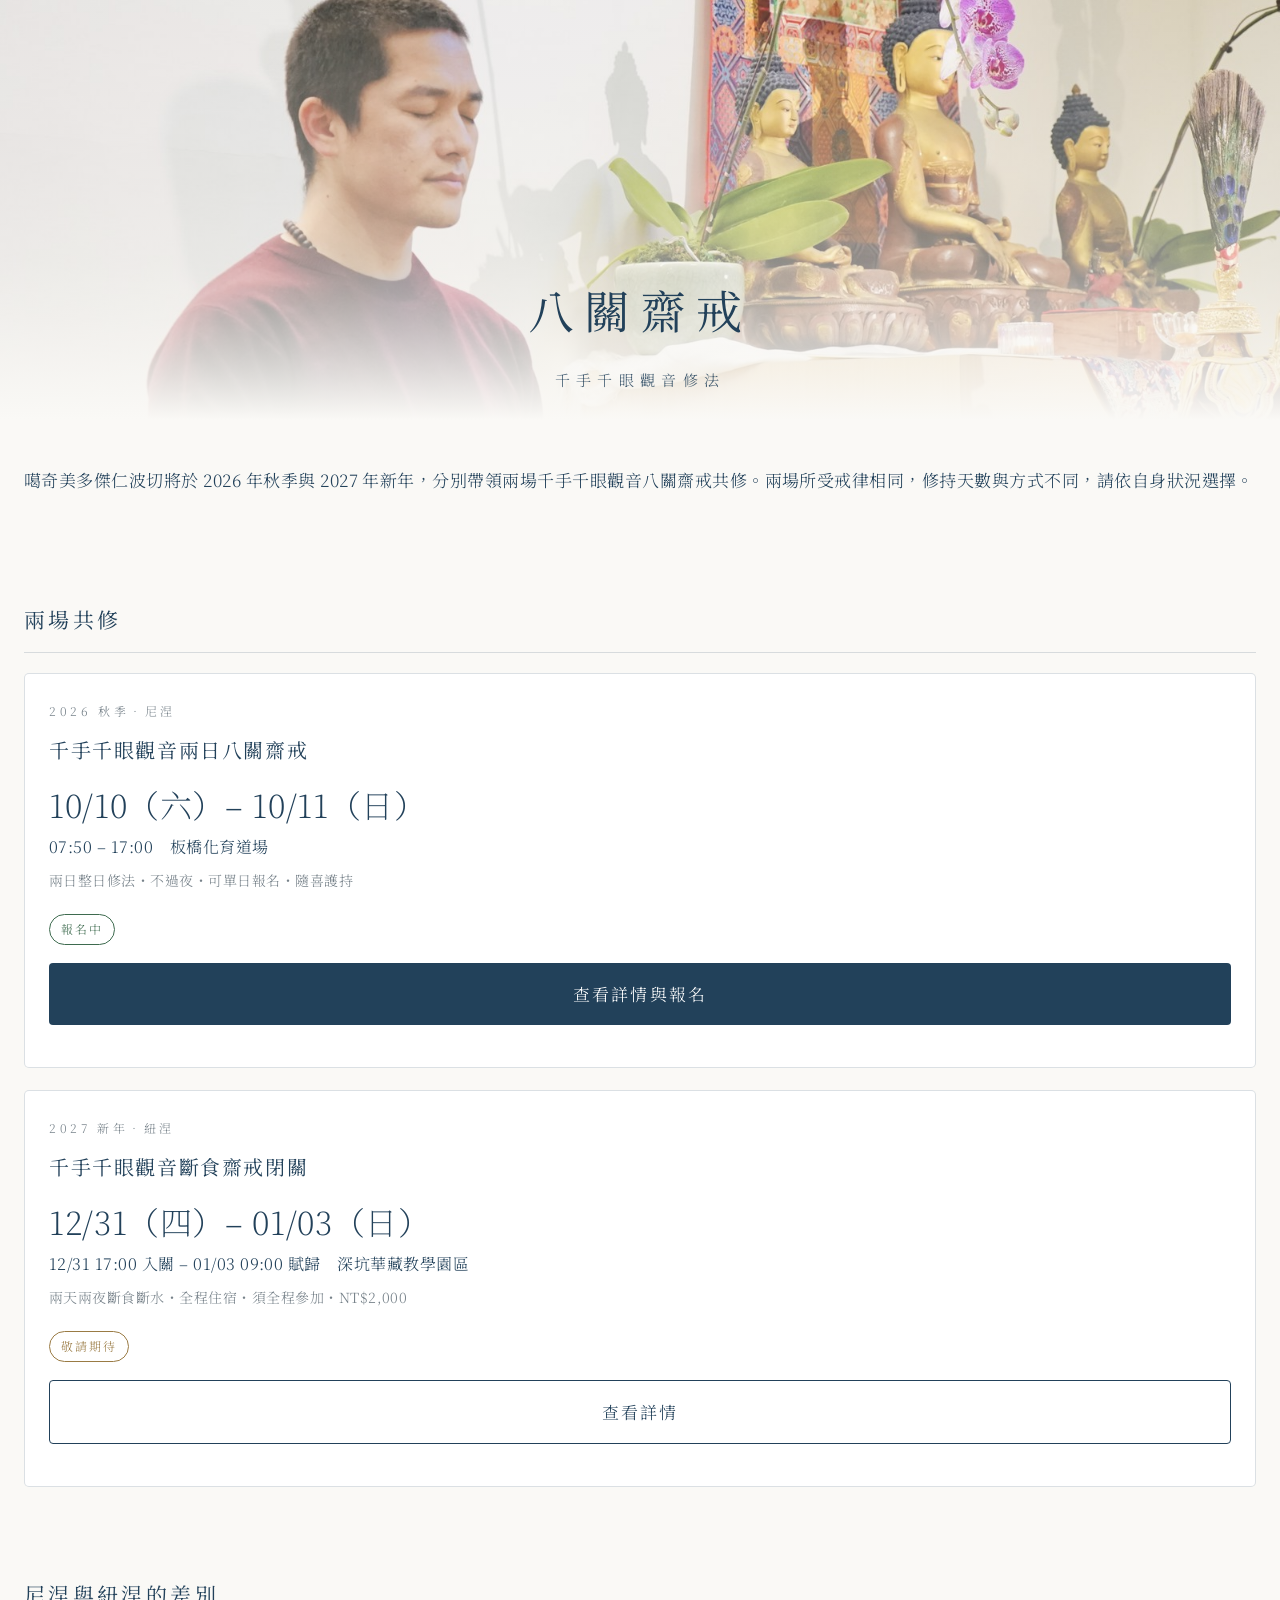
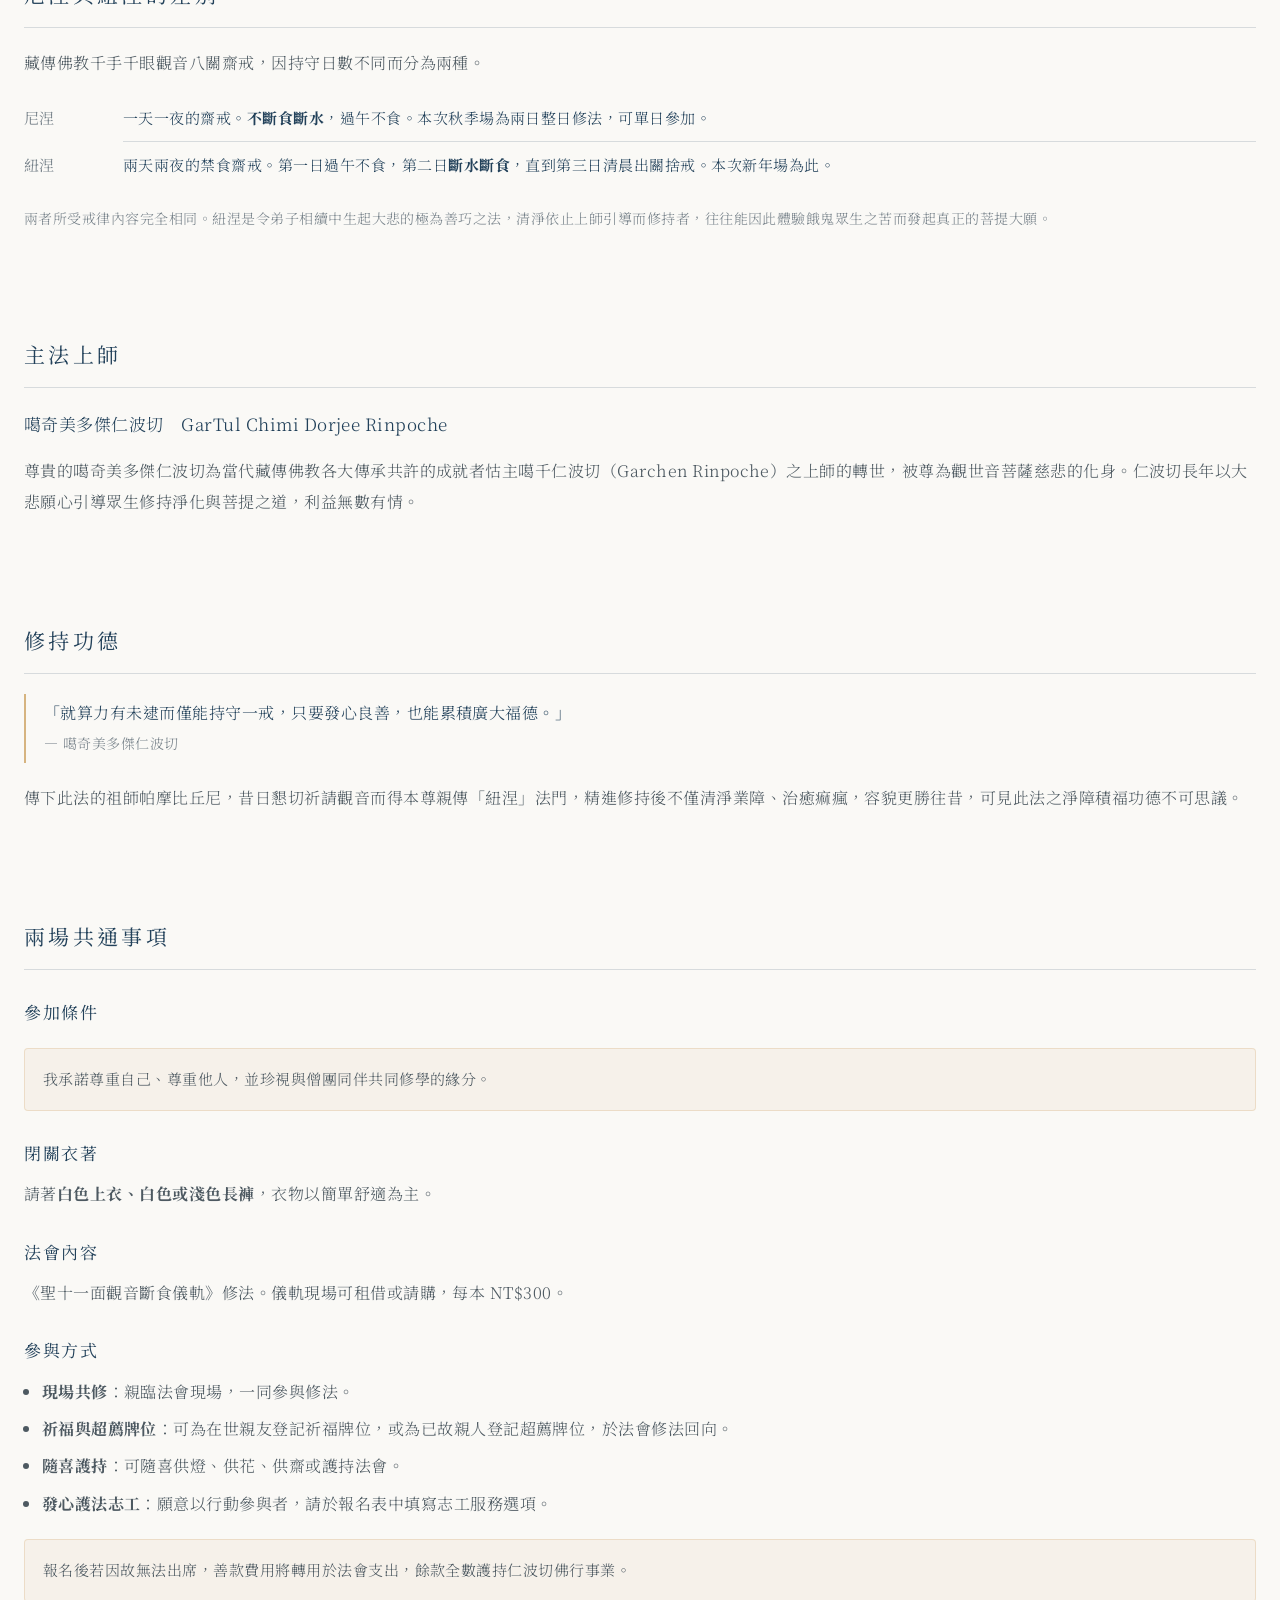
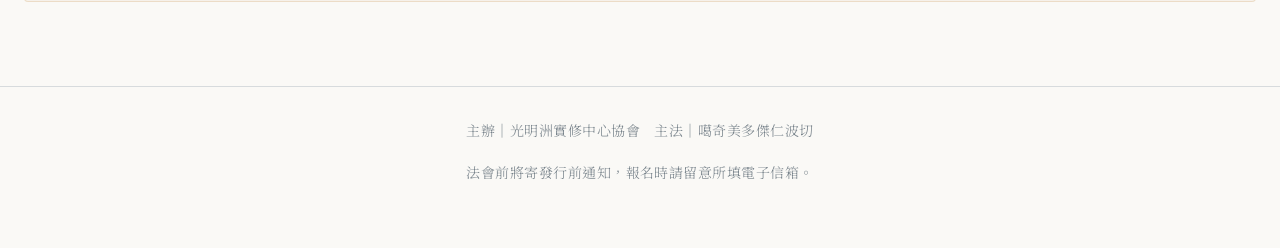
==== index.html @ 8e8bc024 "建立千手千眼觀音八關齋戒活動頁 海報上的 QR code 指向 https://gcdrcommunity.github.io/chenrezig/， 所以這個 repo 名稱與網址不可更改。  三頁" ====
<!doctype html>
<html lang="zh-Hant">
<head>
<meta charset="utf-8">
<meta name="viewport" content="width=device-width,initial-scale=1">
<title>千手千眼觀音八關齋戒｜光明洲實修中心</title>
<meta name="description" content="噶奇美多傑仁波切主法。2026 秋季尼涅（10/10–10/11 板橋化育道場）、2027 新年紐涅（12/31–01/03 深坑華藏教學園區）。">
<link rel="preconnect" href="https://fonts.googleapis.com">
<link rel="preconnect" href="https://fonts.gstatic.com" crossorigin>
<link href="https://fonts.googleapis.com/css2?family=Noto+Serif+TC:wght@200;300;400&display=swap" rel="stylesheet">
<link rel="stylesheet" href="style.css">
</head>
<body>

<div class="hero">
  <img src="assets/hero.jpg" alt="噶奇美多傑仁波切靜坐">
  <div class="hero-txt">
    <div class="t">八關齋戒</div>
    <div class="s">千手千眼觀音修法</div>
  </div>
</div>

<div class="wrap">

  <section>
    <p class="lead">噶奇美多傑仁波切將於 2026 年秋季與 2027 年新年，分別帶領兩場千手千眼觀音八關齋戒共修。兩場所受戒律相同，修持天數與方式不同，請依自身狀況選擇。</p>
  </section>

  <section>
    <h2>兩場共修</h2>
    <div class="cards">

      <div class="card">
        <div class="tag">2026 秋季．尼涅</div>
        <h3>千手千眼觀音兩日八關齋戒</h3>
        <div class="when">10/10（六）– 10/11（日）</div>
        <div class="where">07:50 – 17:00　板橋化育道場</div>
        <div class="cond">兩日整日修法・不過夜・可單日報名・隨喜護持</div>
        <p><span class="status open">報名中</span></p>
        <p style="margin-top:18px"><a class="btn" href="october.html">查看詳情與報名</a></p>
      </div>

      <div class="card">
        <div class="tag">2027 新年．紐涅</div>
        <h3>千手千眼觀音斷食齋戒閉關</h3>
        <div class="when">12/31（四）– 01/03（日）</div>
        <div class="where">12/31 17:00 入關 – 01/03 09:00 賦歸　深坑華藏教學園區</div>
        <div class="cond">兩天兩夜斷食斷水・全程住宿・須全程參加・NT$2,000</div>
        <p><span class="status soon">敬請期待</span></p>
        <p style="margin-top:18px"><a class="btn ghost" href="newyear.html">查看詳情</a></p>
      </div>

    </div>
  </section>

  <section>
    <h2>尼涅與紐涅的差別</h2>
    <p>藏傳佛教千手千眼觀音八關齋戒，因持守日數不同而分為兩種。</p>
    <table class="kv">
      <tr><th>尼涅</th><td>一天一夜的齋戒。<b>不斷食斷水</b>，過午不食。本次秋季場為兩日整日修法，可單日參加。</td></tr>
      <tr><th>紐涅</th><td>兩天兩夜的禁食齋戒。第一日過午不食，第二日<b>斷水斷食</b>，直到第三日清晨出關捨戒。本次新年場為此。</td></tr>
    </table>
    <p class="muted">兩者所受戒律內容完全相同。紐涅是令弟子相續中生起大悲的極為善巧之法，清淨依止上師引導而修持者，往往能因此體驗餓鬼眾生之苦而發起真正的菩提大願。</p>
  </section>

  <section>
    <h2>主法上師</h2>
    <p class="lead">噶奇美多傑仁波切　GarTul Chimi Dorjee Rinpoche</p>
    <p>尊貴的噶奇美多傑仁波切為當代藏傳佛教各大傳承共許的成就者怙主噶千仁波切（Garchen Rinpoche）之上師的轉世，被尊為觀世音菩薩慈悲的化身。仁波切長年以大悲願心引導眾生修持淨化與菩提之道，利益無數有情。</p>
  </section>

  <section>
    <h2>修持功德</h2>
    <div class="quote">「就算力有未逮而僅能持守一戒，只要發心良善，也能累積廣大福德。」<br><span class="muted">— 噶奇美多傑仁波切</span></div>
    <p>傳下此法的祖師帕摩比丘尼，昔日懇切祈請觀音而得本尊親傳「紐涅」法門，精進修持後不僅清淨業障、治癒痲瘋，容貌更勝往昔，可見此法之淨障積福功德不可思議。</p>
  </section>

  <section>
    <h2>兩場共通事項</h2>

    <h3>參加條件</h3>
    <div class="note">我承諾尊重自己、尊重他人，並珍視與僧團同伴共同修學的緣分。</div>

    <h3>閉關衣著</h3>
    <p>請著<b>白色上衣、白色或淺色長褲</b>，衣物以簡單舒適為主。</p>

    <h3>法會內容</h3>
    <p>《聖十一面觀音斷食儀軌》修法。儀軌現場可租借或請購，每本 NT$300。</p>

    <h3>參與方式</h3>
    <ul>
      <li><b>現場共修</b>：親臨法會現場，一同參與修法。</li>
      <li><b>祈福與超薦牌位</b>：可為在世親友登記祈福牌位，或為已故親人登記超薦牌位，於法會修法回向。</li>
      <li><b>隨喜護持</b>：可隨喜供燈、供花、供齋或護持法會。</li>
      <li><b>發心護法志工</b>：願意以行動參與者，請於報名表中填寫志工服務選項。</li>
    </ul>
    <div class="note">報名後若因故無法出席，善款費用將轉用於法會支出，餘款全數護持仁波切佛行事業。</div>
  </section>

</div>

<footer>
  <div class="wrap">
    <p>主辦｜光明洲實修中心協會　主法｜噶奇美多傑仁波切</p>
    <p class="muted" style="margin-top:10px">法會前將寄發行前通知，報名時請留意所填電子信箱。</p>
  </div>
</footer>

</body>
</html>
---- style.css ----
/* 光明洲實修中心 — 千手千眼觀音八關齋戒
   色與字沿用 Poster/設計規範/光明洲網宣設計規範_20260907.md */
:root{
  --navy:#22415A; --ink:#4D5961; --grey:#77828A;
  --paper:#FAF9F6; --warm:#D6B480; --line:rgba(34,65,90,.16);
  --serif:"Noto Serif TC","Songti TC","Source Han Serif TC",serif;
}
*{margin:0;padding:0;box-sizing:border-box}
html{scroll-behavior:smooth}
body{background:var(--paper);color:var(--ink);font-family:var(--serif);
  font-weight:300;line-height:1.9;letter-spacing:.03em;
  -webkit-font-smoothing:antialiased}
img{max-width:100%;display:block}
a{color:var(--navy)}
.wrap{max-width:760px;margin:0 auto;padding:0 24px}

/* 頁首 */
.hero{position:relative;overflow:hidden}
.hero img{width:100%;height:min(56vh,420px);object-fit:cover;object-position:22% 42%}
.hero::after{content:"";position:absolute;inset:0;
  background:linear-gradient(to bottom,rgba(250,249,246,.18),rgba(250,249,246,.55) 62%,var(--paper))}
.hero-txt{position:absolute;z-index:2;left:0;right:0;bottom:26px;text-align:center}
.hero-txt .t{font-size:clamp(30px,7vw,46px);color:var(--navy);letter-spacing:.22em;font-weight:400}
.hero-txt .s{font-size:clamp(12px,3vw,15px);color:var(--navy);letter-spacing:.42em;margin-top:12px;opacity:.85}

/* 區塊 */
section{padding:44px 0}
h2{font-size:21px;font-weight:400;color:var(--navy);letter-spacing:.16em;
  margin-bottom:20px;padding-bottom:12px;border-bottom:1px solid var(--line)}
h3{font-size:17px;font-weight:400;color:var(--navy);letter-spacing:.1em;margin:26px 0 10px}
p{margin-bottom:16px}
ul{margin:0 0 16px 1.1em}li{margin-bottom:7px}
.lead{font-size:17px;color:var(--navy)}
.quote{border-left:2px solid var(--warm);padding:4px 0 4px 18px;margin:20px 0;
  color:var(--navy);font-size:16px}
.note{background:rgba(214,180,128,.10);border:1px solid rgba(214,180,128,.34);
  border-radius:4px;padding:16px 18px;margin:20px 0;font-size:15px}
.note b{color:var(--navy);font-weight:400}
.muted{color:var(--grey);font-size:14px}

/* 場次卡 */
.cards{display:grid;gap:22px}
.card{border:1px solid var(--line);border-radius:5px;padding:26px 24px;background:#fff}
.card .tag{font-size:12px;letter-spacing:.3em;color:var(--grey)}
.card h3{margin:8px 0 14px;font-size:20px;letter-spacing:.08em}
.card .when{font-size:clamp(24px,5.5vw,32px);color:var(--navy);letter-spacing:.02em;
  font-weight:200;line-height:1.35;margin-bottom:6px}
.card .where{font-size:16px;color:var(--navy);margin-bottom:4px}
.card .cond{font-size:14px;color:var(--grey);margin-bottom:20px}
.status{display:inline-block;font-size:12px;letter-spacing:.16em;padding:3px 11px;
  border-radius:99px;border:1px solid currentColor}
.status.open{color:#3E6B4F}.status.soon{color:#9A7B44}

/* 按鈕 */
.btn{display:block;text-align:center;text-decoration:none;background:var(--navy);color:#fff;
  padding:15px 20px;border-radius:4px;font-size:17px;letter-spacing:.12em}
.btn:hover{background:#1a3348}
.btn.ghost{background:transparent;color:var(--navy);border:1px solid var(--navy)}
.btn.off{background:#E7E4DE;color:var(--grey);pointer-events:none;border:none}

/* 表單嵌入 */
.embed{margin-top:22px;border:1px solid var(--line);border-radius:5px;overflow:hidden;background:#fff}
.embed iframe{width:100%;height:1100px;border:0;display:block}

/* 資訊表 */
.kv{width:100%;border-collapse:collapse;font-size:15px;margin-bottom:16px}
.kv th{text-align:left;font-weight:400;color:var(--grey);width:6.6em;
  padding:9px 12px 9px 0;vertical-align:top;white-space:nowrap}
.kv td{padding:9px 0;color:var(--navy);border-bottom:1px solid var(--line)}
.kv tr:last-child td{border-bottom:0}

/* 頁尾 */
footer{border-top:1px solid var(--line);margin-top:20px;padding:30px 0 46px;
  text-align:center;color:var(--grey);font-size:14px}
footer a{color:var(--grey)}
.back{display:inline-block;margin-bottom:26px;font-size:14px;color:var(--grey);text-decoration:none}
@media(max-width:560px){.embed iframe{height:1400px}}

/* 長字串（羅馬拼音、網址）在窄螢幕會撐破版面 */
body{overflow-wrap:break-word}
.wrap,section,.card,.kv,.kv td{max-width:100%}
@media(max-width:560px){
  .kv th{width:5em;font-size:14px}
  .kv td{font-size:14px}
  .hero-txt .t{letter-spacing:.16em}
}
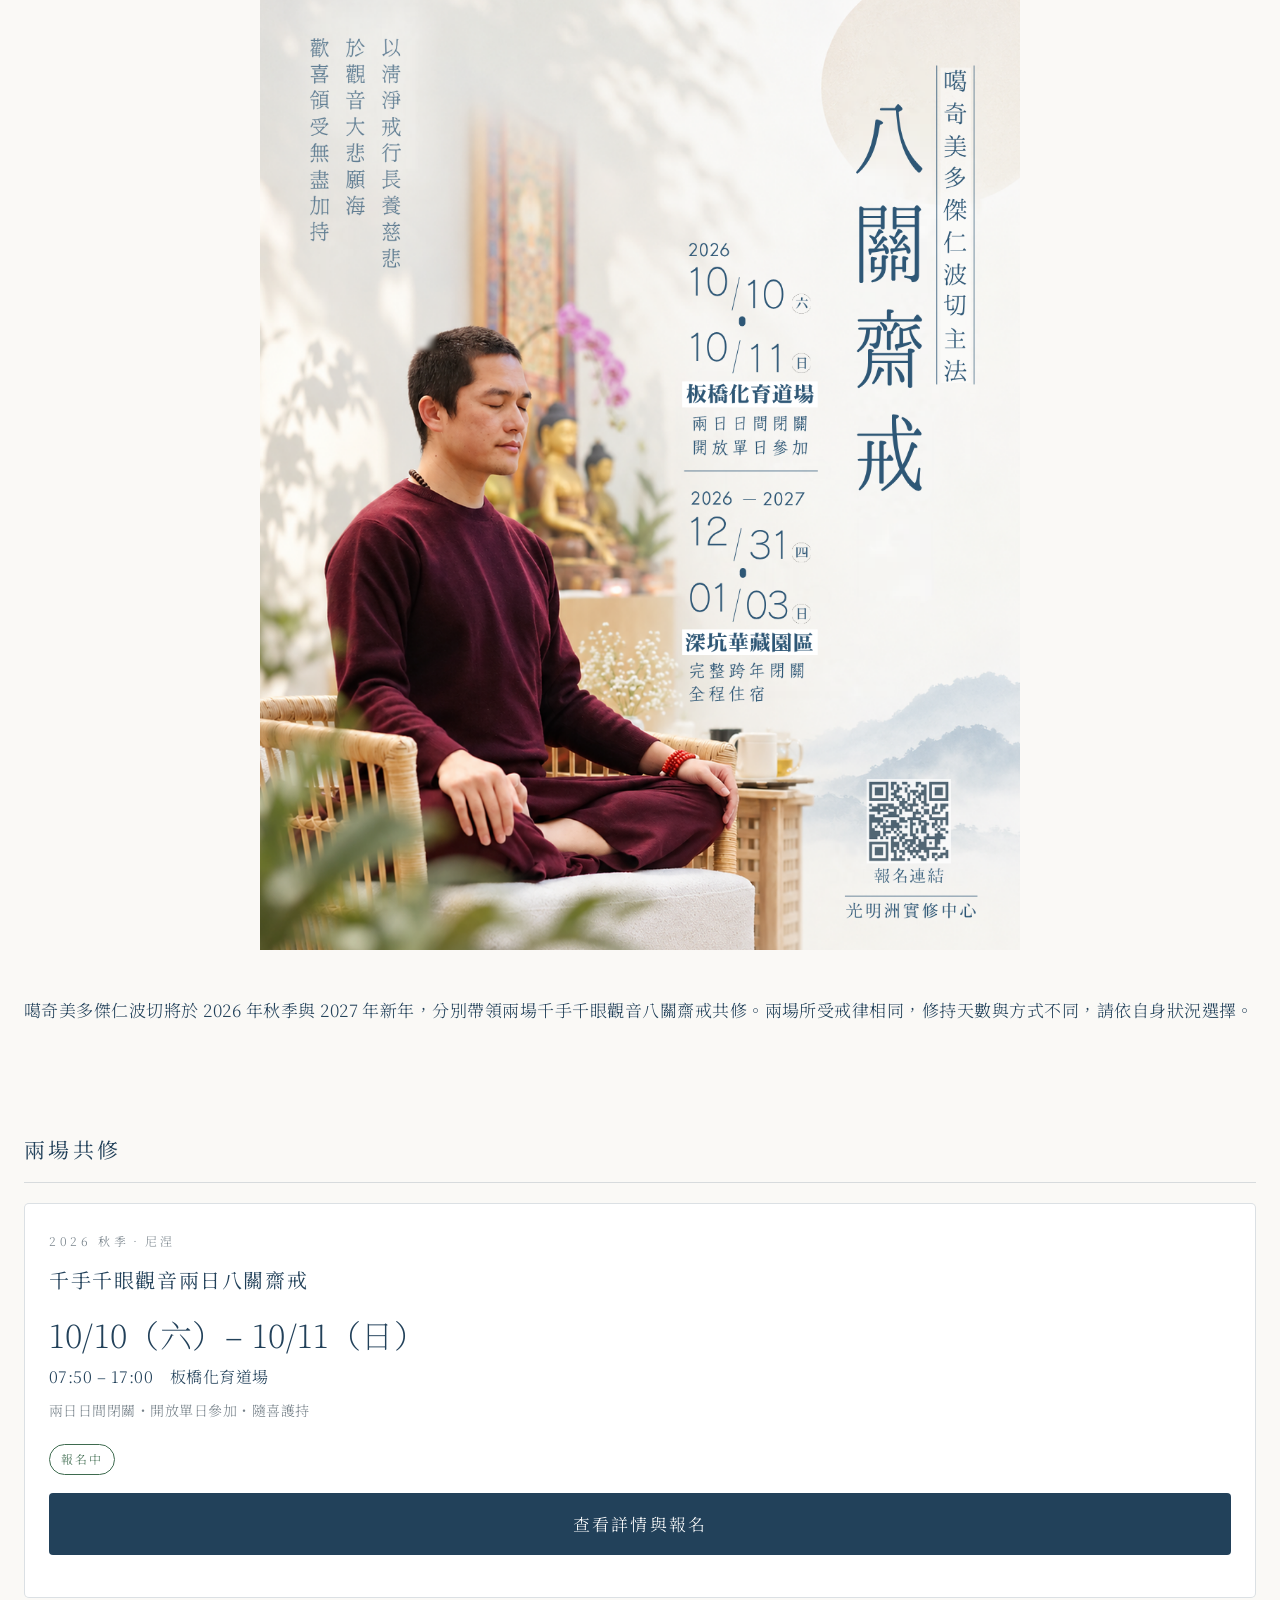
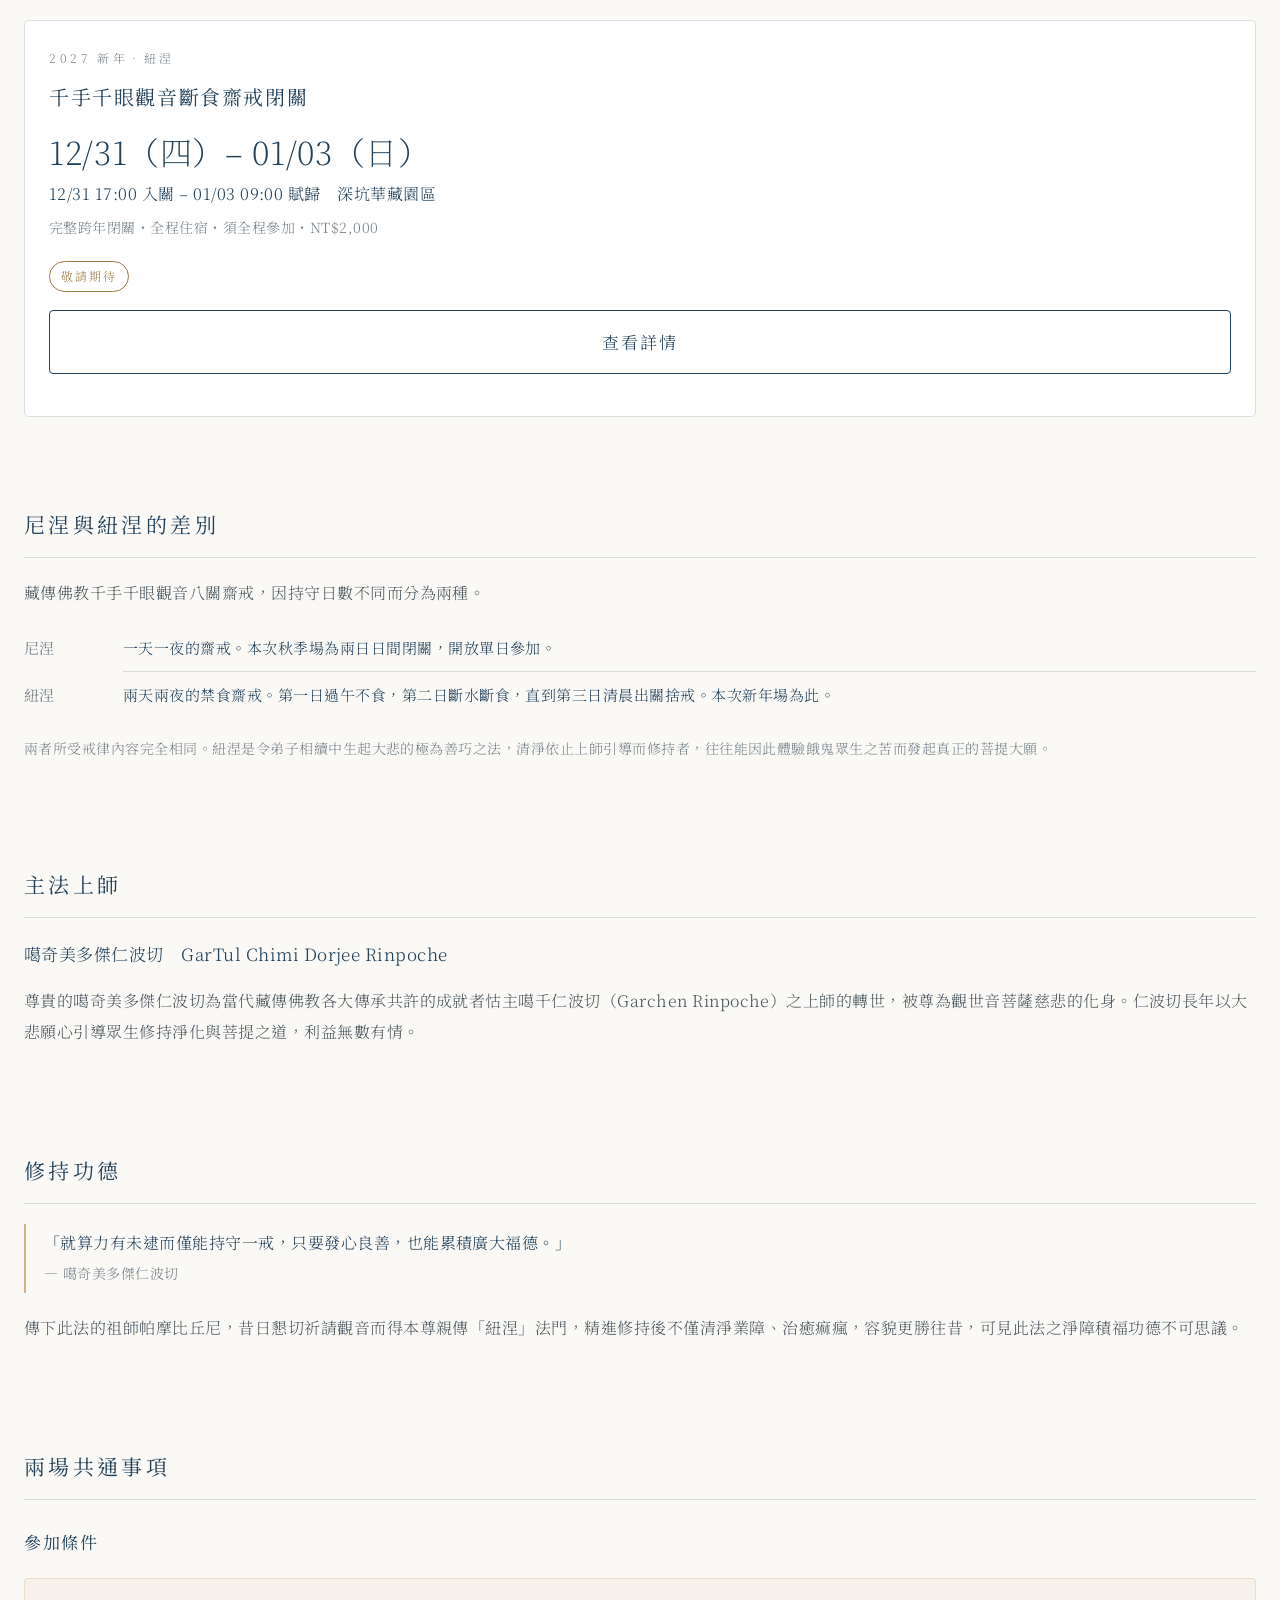
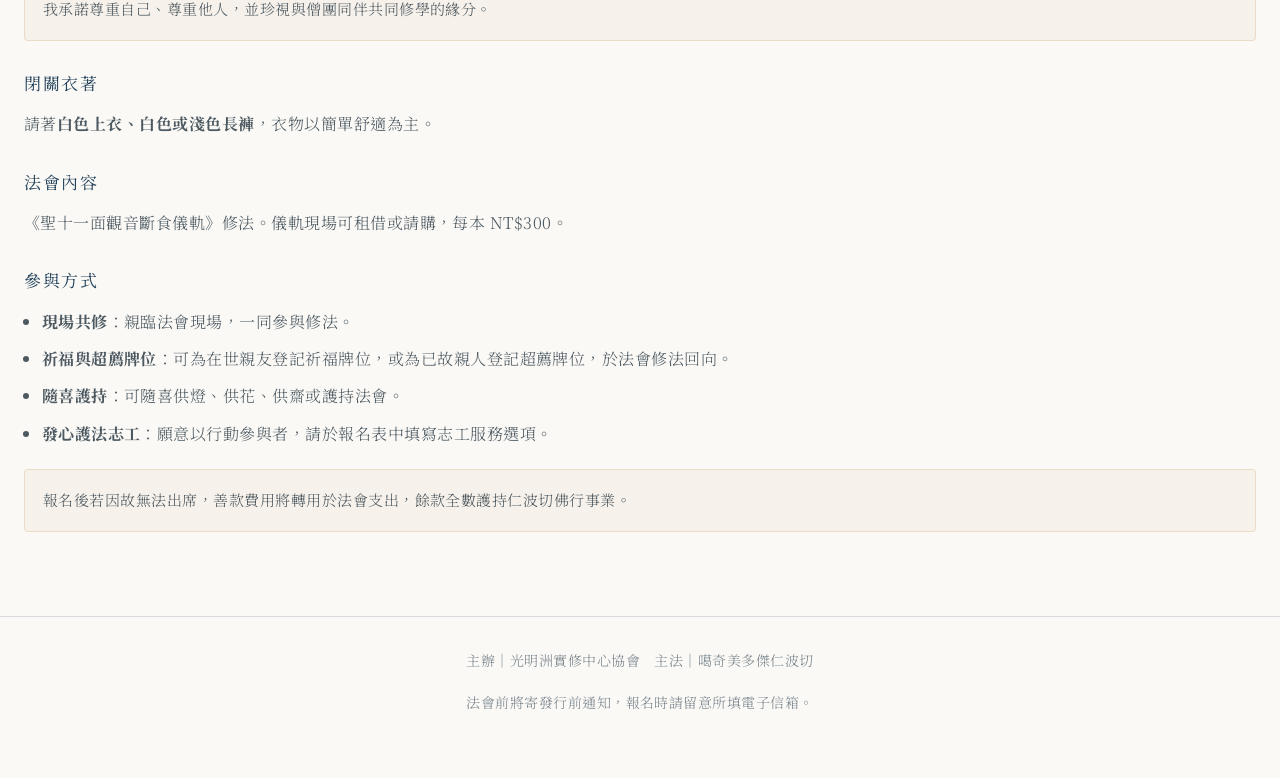
==== commit ee09eb82: "主視覺改用海報定稿，措辭比照海報，修掉圖片裁切 - index 的主視覺換成海報定稿整張（1080x1350），不再用裁切過的照片 - hero 一律 height:auto 整張顯示。原本用 obj" ====
--- a/index.html
+++ b/index.html
@@ -12,12 +12,8 @@
 </head>
 <body>
 
-<div class="hero">
-  <img src="assets/hero.jpg" alt="噶奇美多傑仁波切靜坐">
-  <div class="hero-txt">
-    <div class="t">八關齋戒</div>
-    <div class="s">千手千眼觀音修法</div>
-  </div>
+<div class="hero poster">
+  <img src="assets/poster.png" alt="八關齋戒｜噶奇美多傑仁波切主法。2026/10/10–10/11 板橋化育道場；2026/12/31–2027/01/03 深坑華藏園區。">
 </div>
 
 <div class="wrap">
@@ -35,7 +31,7 @@
         <h3>千手千眼觀音兩日八關齋戒</h3>
         <div class="when">10/10（六）– 10/11（日）</div>
         <div class="where">07:50 – 17:00　板橋化育道場</div>
-        <div class="cond">兩日整日修法・不過夜・可單日報名・隨喜護持</div>
+        <div class="cond">兩日日間閉關・開放單日參加・隨喜護持</div>
         <p><span class="status open">報名中</span></p>
         <p style="margin-top:18px"><a class="btn" href="october.html">查看詳情與報名</a></p>
       </div>
@@ -44,8 +40,8 @@
         <div class="tag">2027 新年．紐涅</div>
         <h3>千手千眼觀音斷食齋戒閉關</h3>
         <div class="when">12/31（四）– 01/03（日）</div>
-        <div class="where">12/31 17:00 入關 – 01/03 09:00 賦歸　深坑華藏教學園區</div>
-        <div class="cond">兩天兩夜斷食斷水・全程住宿・須全程參加・NT$2,000</div>
+        <div class="where">12/31 17:00 入關 – 01/03 09:00 賦歸　深坑華藏園區</div>
+        <div class="cond">完整跨年閉關・全程住宿・須全程參加・NT$2,000</div>
         <p><span class="status soon">敬請期待</span></p>
         <p style="margin-top:18px"><a class="btn ghost" href="newyear.html">查看詳情</a></p>
       </div>
@@ -57,8 +53,8 @@
     <h2>尼涅與紐涅的差別</h2>
     <p>藏傳佛教千手千眼觀音八關齋戒，因持守日數不同而分為兩種。</p>
     <table class="kv">
-      <tr><th>尼涅</th><td>一天一夜的齋戒。<b>不斷食斷水</b>，過午不食。本次秋季場為兩日整日修法，可單日參加。</td></tr>
-      <tr><th>紐涅</th><td>兩天兩夜的禁食齋戒。第一日過午不食，第二日<b>斷水斷食</b>，直到第三日清晨出關捨戒。本次新年場為此。</td></tr>
+      <tr><th>尼涅</th><td>一天一夜的齋戒。本次秋季場為兩日日間閉關，開放單日參加。</td></tr>
+      <tr><th>紐涅</th><td>兩天兩夜的禁食齋戒。第一日過午不食，第二日斷水斷食，直到第三日清晨出關捨戒。本次新年場為此。</td></tr>
     </table>
     <p class="muted">兩者所受戒律內容完全相同。紐涅是令弟子相續中生起大悲的極為善巧之法，清淨依止上師引導而修持者，往往能因此體驗餓鬼眾生之苦而發起真正的菩提大願。</p>
   </section>
--- a/style.css
+++ b/style.css
@@ -15,8 +15,11 @@
 .wrap{max-width:760px;margin:0 auto;padding:0 24px}
 
 /* 頁首 */
-.hero{position:relative;overflow:hidden}
-.hero img{width:100%;height:min(56vh,420px);object-fit:cover;object-position:22% 42%}
+.hero{position:relative;overflow:hidden;max-width:680px;margin:0 auto}
+/* 整張顯示，height:auto。用 cover＋固定高度會裁掉人的身體，不要那樣做 */
+.hero img{width:100%;height:auto}
+.hero.poster{max-width:760px}
+.hero.poster::after{display:none}
 .hero::after{content:"";position:absolute;inset:0;
   background:linear-gradient(to bottom,rgba(250,249,246,.18),rgba(250,249,246,.55) 62%,var(--paper))}
 .hero-txt{position:absolute;z-index:2;left:0;right:0;bottom:26px;text-align:center}
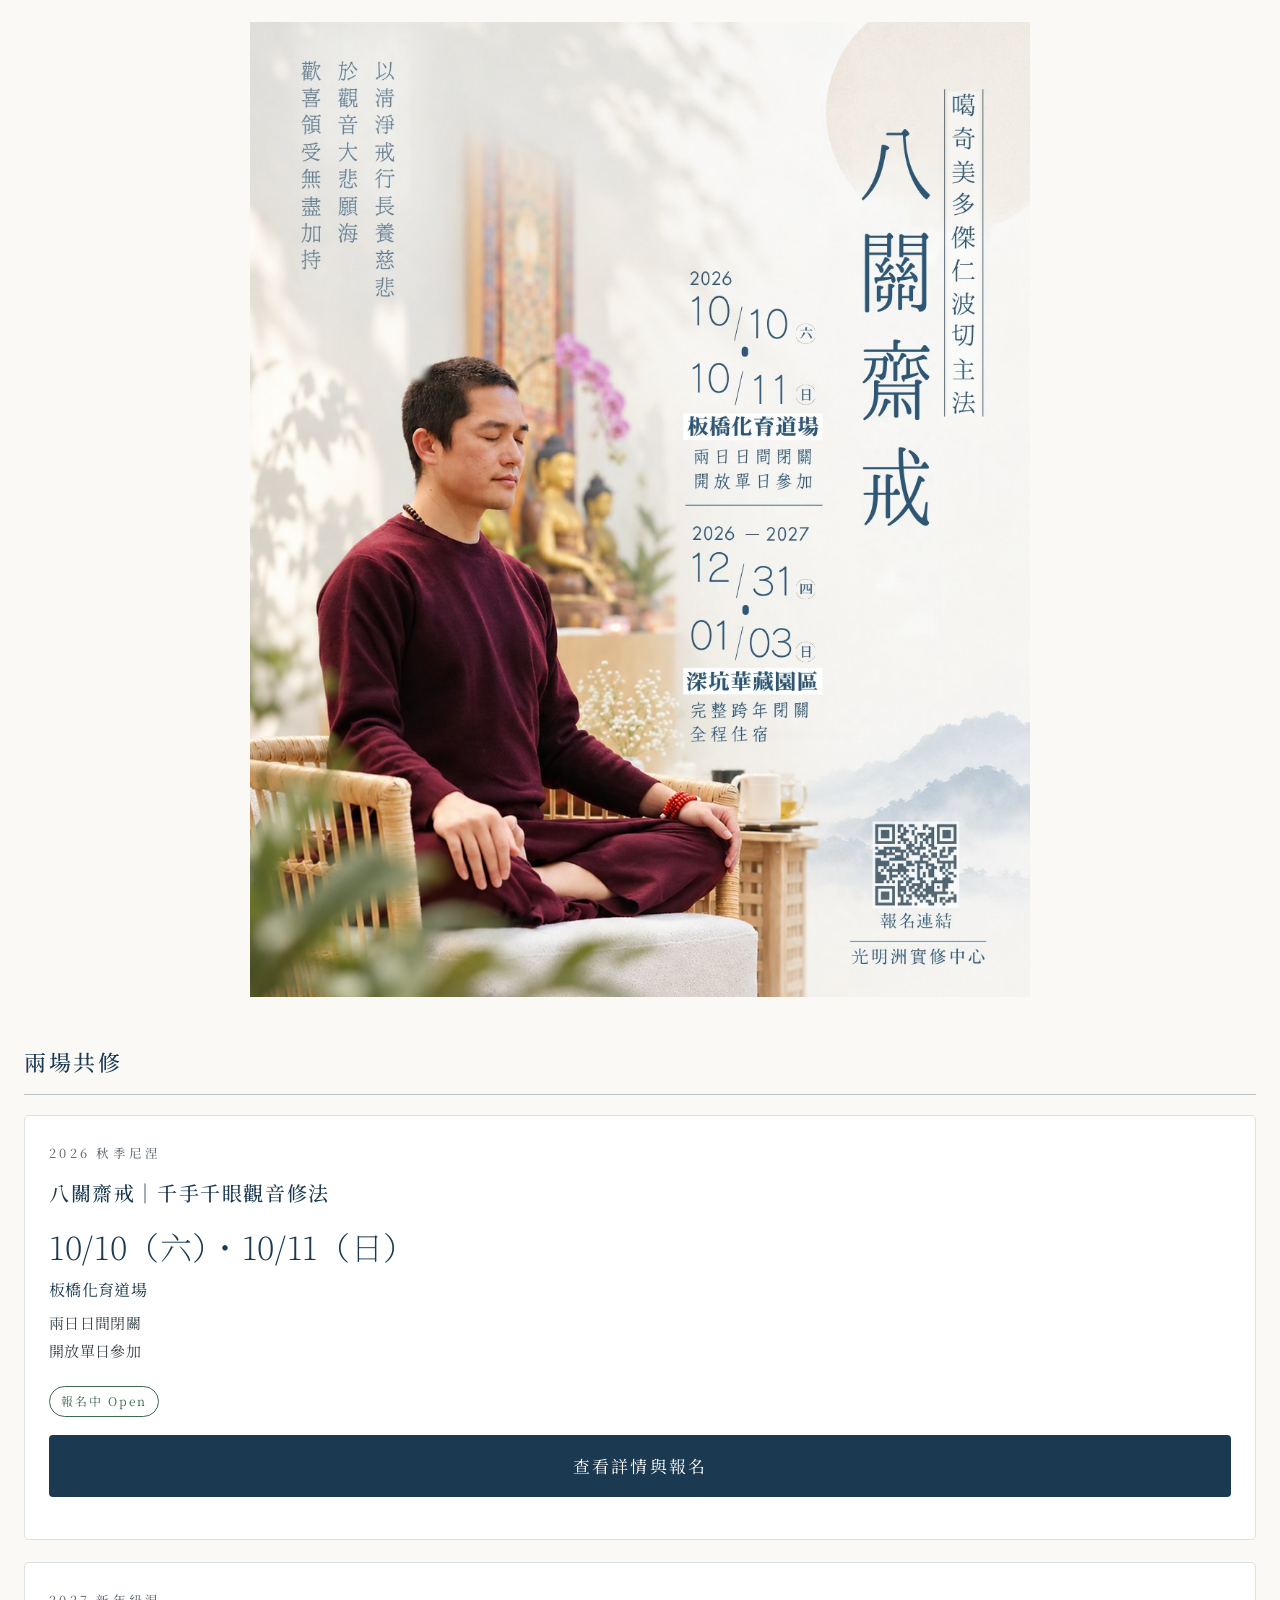
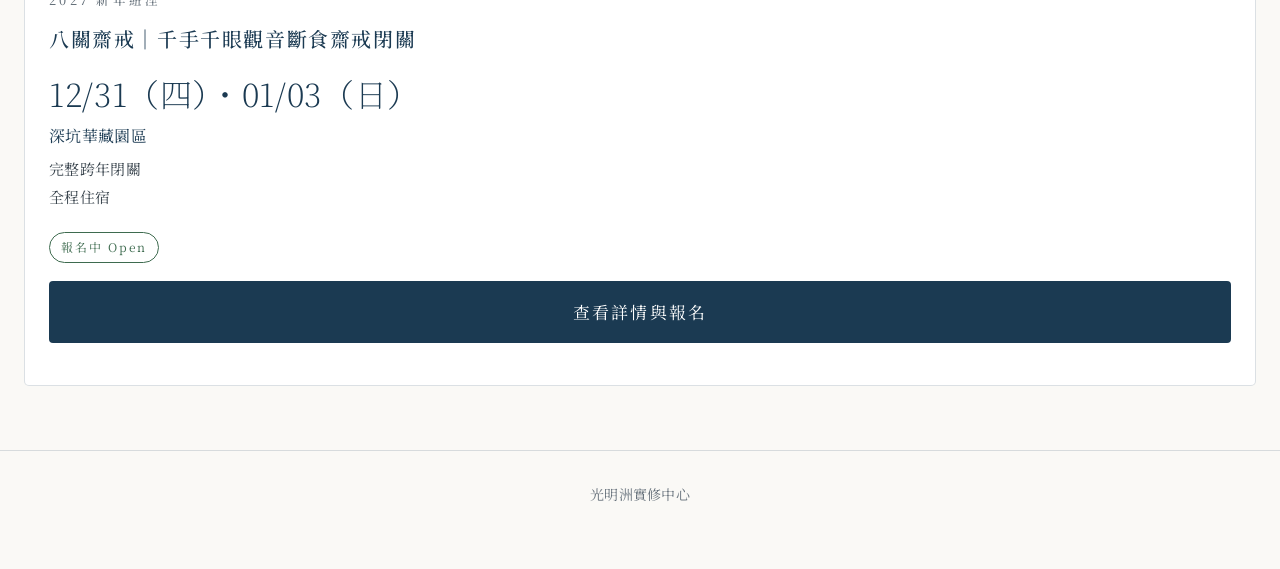
==== commit a2498593: "介紹全文改用 Notion 原文；新年場開放報名；提高對比 內容 - 三頁的介紹段落一律改為兩份 Notion 活動頁的原文，移除先前自行撰寫的   導言與尼涅／紐涅對照表。首頁只留海報與兩場入口，不" ====
--- a/index.html
+++ b/index.html
@@ -3,104 +3,63 @@
 <head>
 <meta charset="utf-8">
 <meta name="viewport" content="width=device-width,initial-scale=1">
-<title>千手千眼觀音八關齋戒｜光明洲實修中心</title>
-<meta name="description" content="噶奇美多傑仁波切主法。2026 秋季尼涅（10/10–10/11 板橋化育道場）、2027 新年紐涅（12/31–01/03 深坑華藏教學園區）。">
+<title>八關齋戒｜千手千眼觀音｜光明洲實修中心</title>
+<meta name="description" content="噶奇美多傑仁波切主法。2026/10/10–10/11 板橋化育道場；2026/12/31–2027/01/03 深坑華藏園區。">
+<link rel="icon" href="assets/favicon.svg" type="image/svg+xml">
+<link rel="canonical" href="https://gcdrcommunity.github.io/chenrezig/">
+<meta property="og:type" content="website">
+<meta property="og:title" content="八關齋戒｜千手千眼觀音｜光明洲實修中心">
+<meta property="og:description" content="噶奇美多傑仁波切主法。2026/10/10–10/11 板橋化育道場；2026/12/31–2027/01/03 深坑華藏園區。">
+<meta property="og:url" content="https://gcdrcommunity.github.io/chenrezig/">
+<meta property="og:image" content="https://gcdrcommunity.github.io/chenrezig/assets/og.jpg">
+<meta property="og:image:width" content="1200">
+<meta property="og:image:height" content="630">
+<meta property="og:locale" content="zh_TW">
+<meta name="twitter:card" content="summary_large_image">
 <link rel="preconnect" href="https://fonts.googleapis.com">
 <link rel="preconnect" href="https://fonts.gstatic.com" crossorigin>
-<link href="https://fonts.googleapis.com/css2?family=Noto+Serif+TC:wght@200;300;400&display=swap" rel="stylesheet">
+<link href="https://fonts.googleapis.com/css2?family=Noto+Serif+TC:wght@300;400;500&amp;display=swap" rel="stylesheet">
 <link rel="stylesheet" href="style.css">
 </head>
 <body>
 
 <div class="hero poster">
-  <img src="assets/poster.png" alt="八關齋戒｜噶奇美多傑仁波切主法。2026/10/10–10/11 板橋化育道場；2026/12/31–2027/01/03 深坑華藏園區。">
+  <img src="assets/poster.jpg" width="1080" height="1350" fetchpriority="high" alt="八關齋戒｜噶奇美多傑仁波切主法。2026 10/10（六）・10/11（日）板橋化育道場，兩日日間閉關，開放單日參加。2026–2027 12/31（四）・01/03（日）深坑華藏園區，完整跨年閉關，全程住宿。">
 </div>
 
 <div class="wrap">
+  <section>
+  <h1 class="ph vh">八關齋戒｜千手千眼觀音</h1>
 
-  <section>
-    <p class="lead">噶奇美多傑仁波切將於 2026 年秋季與 2027 年新年，分別帶領兩場千手千眼觀音八關齋戒共修。兩場所受戒律相同，修持天數與方式不同，請依自身狀況選擇。</p>
-  </section>
-
-  <section>
     <h2>兩場共修</h2>
     <div class="cards">
 
       <div class="card">
-        <div class="tag">2026 秋季．尼涅</div>
-        <h3>千手千眼觀音兩日八關齋戒</h3>
-        <div class="when">10/10（六）– 10/11（日）</div>
-        <div class="where">07:50 – 17:00　板橋化育道場</div>
-        <div class="cond">兩日日間閉關・開放單日參加・隨喜護持</div>
-        <p><span class="status open">報名中</span></p>
+        <div class="tag">2026 秋季尼涅</div>
+        <h3>八關齋戒｜千手千眼觀音修法</h3>
+        <div class="when">10/10（六）・10/11（日）</div>
+        <div class="where">板橋化育道場</div>
+        <div class="cond">兩日日間閉關<br>開放單日參加</div>
+        <p><span class="status open">報名中 Open</span></p>
         <p style="margin-top:18px"><a class="btn" href="october.html">查看詳情與報名</a></p>
       </div>
 
       <div class="card">
-        <div class="tag">2027 新年．紐涅</div>
-        <h3>千手千眼觀音斷食齋戒閉關</h3>
-        <div class="when">12/31（四）– 01/03（日）</div>
-        <div class="where">12/31 17:00 入關 – 01/03 09:00 賦歸　深坑華藏園區</div>
-        <div class="cond">完整跨年閉關・全程住宿・須全程參加・NT$2,000</div>
-        <p><span class="status soon">敬請期待</span></p>
-        <p style="margin-top:18px"><a class="btn ghost" href="newyear.html">查看詳情</a></p>
+        <div class="tag">2027 新年紐涅</div>
+        <h3>八關齋戒｜千手千眼觀音斷食齋戒閉關</h3>
+        <div class="when">12/31（四）・01/03（日）</div>
+        <div class="where">深坑華藏園區</div>
+        <div class="cond">完整跨年閉關<br>全程住宿</div>
+        <p><span class="status open">報名中 Open</span></p>
+        <p style="margin-top:18px"><a class="btn" href="newyear.html">查看詳情與報名</a></p>
       </div>
 
     </div>
   </section>
-
-  <section>
-    <h2>尼涅與紐涅的差別</h2>
-    <p>藏傳佛教千手千眼觀音八關齋戒，因持守日數不同而分為兩種。</p>
-    <table class="kv">
-      <tr><th>尼涅</th><td>一天一夜的齋戒。本次秋季場為兩日日間閉關，開放單日參加。</td></tr>
-      <tr><th>紐涅</th><td>兩天兩夜的禁食齋戒。第一日過午不食，第二日斷水斷食，直到第三日清晨出關捨戒。本次新年場為此。</td></tr>
-    </table>
-    <p class="muted">兩者所受戒律內容完全相同。紐涅是令弟子相續中生起大悲的極為善巧之法，清淨依止上師引導而修持者，往往能因此體驗餓鬼眾生之苦而發起真正的菩提大願。</p>
-  </section>
-
-  <section>
-    <h2>主法上師</h2>
-    <p class="lead">噶奇美多傑仁波切　GarTul Chimi Dorjee Rinpoche</p>
-    <p>尊貴的噶奇美多傑仁波切為當代藏傳佛教各大傳承共許的成就者怙主噶千仁波切（Garchen Rinpoche）之上師的轉世，被尊為觀世音菩薩慈悲的化身。仁波切長年以大悲願心引導眾生修持淨化與菩提之道，利益無數有情。</p>
-  </section>
-
-  <section>
-    <h2>修持功德</h2>
-    <div class="quote">「就算力有未逮而僅能持守一戒，只要發心良善，也能累積廣大福德。」<br><span class="muted">— 噶奇美多傑仁波切</span></div>
-    <p>傳下此法的祖師帕摩比丘尼，昔日懇切祈請觀音而得本尊親傳「紐涅」法門，精進修持後不僅清淨業障、治癒痲瘋，容貌更勝往昔，可見此法之淨障積福功德不可思議。</p>
-  </section>
-
-  <section>
-    <h2>兩場共通事項</h2>
-
-    <h3>參加條件</h3>
-    <div class="note">我承諾尊重自己、尊重他人，並珍視與僧團同伴共同修學的緣分。</div>
-
-    <h3>閉關衣著</h3>
-    <p>請著<b>白色上衣、白色或淺色長褲</b>，衣物以簡單舒適為主。</p>
-
-    <h3>法會內容</h3>
-    <p>《聖十一面觀音斷食儀軌》修法。儀軌現場可租借或請購，每本 NT$300。</p>
-
-    <h3>參與方式</h3>
-    <ul>
-      <li><b>現場共修</b>：親臨法會現場，一同參與修法。</li>
-      <li><b>祈福與超薦牌位</b>：可為在世親友登記祈福牌位，或為已故親人登記超薦牌位，於法會修法回向。</li>
-      <li><b>隨喜護持</b>：可隨喜供燈、供花、供齋或護持法會。</li>
-      <li><b>發心護法志工</b>：願意以行動參與者，請於報名表中填寫志工服務選項。</li>
-    </ul>
-    <div class="note">報名後若因故無法出席，善款費用將轉用於法會支出，餘款全數護持仁波切佛行事業。</div>
-  </section>
-
 </div>
 
 <footer>
-  <div class="wrap">
-    <p>主辦｜光明洲實修中心協會　主法｜噶奇美多傑仁波切</p>
-    <p class="muted" style="margin-top:10px">法會前將寄發行前通知，報名時請留意所填電子信箱。</p>
-  </div>
+  <div class="wrap"><p>光明洲實修中心</p></div>
 </footer>
-
 </body>
 </html>
--- a/style.css
+++ b/style.css
@@ -1,55 +1,56 @@
 /* 光明洲實修中心 — 千手千眼觀音八關齋戒
    色與字沿用 Poster/設計規範/光明洲網宣設計規範_20260907.md */
 :root{
-  --navy:#22415A; --ink:#4D5961; --grey:#77828A;
+  --navy:#1B3A52; --ink:#39444D; --grey:#65707A;
   --paper:#FAF9F6; --warm:#D6B480; --line:rgba(34,65,90,.16);
   --serif:"Noto Serif TC","Songti TC","Source Han Serif TC",serif;
 }
 *{margin:0;padding:0;box-sizing:border-box}
 html{scroll-behavior:smooth}
 body{background:var(--paper);color:var(--ink);font-family:var(--serif);
-  font-weight:300;line-height:1.9;letter-spacing:.03em;
+  font-weight:400;line-height:1.88;letter-spacing:.02em;
   -webkit-font-smoothing:antialiased}
 img{max-width:100%;display:block}
 a{color:var(--navy)}
 .wrap{max-width:760px;margin:0 auto;padding:0 24px}
 
 /* 頁首 */
-.hero{position:relative;overflow:hidden;max-width:680px;margin:0 auto}
+.hero{position:relative;max-width:780px;margin:0 auto}
 /* 整張顯示，height:auto。用 cover＋固定高度會裁掉人的身體，不要那樣做 */
 .hero img{width:100%;height:auto}
-.hero.poster{max-width:760px}
-.hero.poster::after{display:none}
+.hero.poster{max-width:780px;padding-top:22px}
 .hero::after{content:"";position:absolute;inset:0;
   background:linear-gradient(to bottom,rgba(250,249,246,.18),rgba(250,249,246,.55) 62%,var(--paper))}
+/* 覆寫要放在基底之後，靠權重贏是脆弱的 */
+.hero.poster::after{display:none}
 .hero-txt{position:absolute;z-index:2;left:0;right:0;bottom:26px;text-align:center}
 .hero-txt .t{font-size:clamp(30px,7vw,46px);color:var(--navy);letter-spacing:.22em;font-weight:400}
 .hero-txt .s{font-size:clamp(12px,3vw,15px);color:var(--navy);letter-spacing:.42em;margin-top:12px;opacity:.85}
 
 /* 區塊 */
 section{padding:44px 0}
-h2{font-size:21px;font-weight:400;color:var(--navy);letter-spacing:.16em;
-  margin-bottom:20px;padding-bottom:12px;border-bottom:1px solid var(--line)}
-h3{font-size:17px;font-weight:400;color:var(--navy);letter-spacing:.1em;margin:26px 0 10px}
+h2{font-size:22px;font-weight:500;color:var(--navy);letter-spacing:.12em;
+  margin-bottom:20px;padding-bottom:12px;border-bottom:1px solid rgba(27,58,82,.28)}
+h3{font-size:17.5px;font-weight:500;color:var(--navy);letter-spacing:.08em;margin:26px 0 10px}
 p{margin-bottom:16px}
 ul{margin:0 0 16px 1.1em}li{margin-bottom:7px}
-.lead{font-size:17px;color:var(--navy)}
-.quote{border-left:2px solid var(--warm);padding:4px 0 4px 18px;margin:20px 0;
-  color:var(--navy);font-size:16px}
-.note{background:rgba(214,180,128,.10);border:1px solid rgba(214,180,128,.34);
-  border-radius:4px;padding:16px 18px;margin:20px 0;font-size:15px}
+.lead{font-size:17px;color:var(--navy);font-weight:500}
+.quote{border-left:3px solid var(--warm);padding:6px 0 6px 20px;margin:22px 0;
+  color:var(--navy);font-size:16px;line-height:1.85}
+.note{background:rgba(214,180,128,.14);border:1px solid rgba(214,180,128,.46);
+  border-radius:4px;padding:16px 18px;margin:20px 0;font-size:15.5px;color:var(--ink)}
 .note b{color:var(--navy);font-weight:400}
-.muted{color:var(--grey);font-size:14px}
+.muted{color:var(--grey);font-size:14.5px}
 
 /* 場次卡 */
 .cards{display:grid;gap:22px}
 .card{border:1px solid var(--line);border-radius:5px;padding:26px 24px;background:#fff}
-.card .tag{font-size:12px;letter-spacing:.3em;color:var(--grey)}
+.card .tag{font-size:12.5px;letter-spacing:.26em;color:var(--grey);font-weight:500}
 .card h3{margin:8px 0 14px;font-size:20px;letter-spacing:.08em}
 .card .when{font-size:clamp(24px,5.5vw,32px);color:var(--navy);letter-spacing:.02em;
   font-weight:200;line-height:1.35;margin-bottom:6px}
 .card .where{font-size:16px;color:var(--navy);margin-bottom:4px}
-.card .cond{font-size:14px;color:var(--grey);margin-bottom:20px}
+.card .cond{font-size:15px;color:var(--ink);margin-bottom:20px}
 .status{display:inline-block;font-size:12px;letter-spacing:.16em;padding:3px 11px;
   border-radius:99px;border:1px solid currentColor}
 .status.open{color:#3E6B4F}.status.soon{color:#9A7B44}
@@ -67,7 +68,7 @@
 
 /* 資訊表 */
 .kv{width:100%;border-collapse:collapse;font-size:15px;margin-bottom:16px}
-.kv th{text-align:left;font-weight:400;color:var(--grey);width:6.6em;
+.kv th{text-align:left;font-weight:500;color:var(--grey);width:6.6em;
   padding:9px 12px 9px 0;vertical-align:top;white-space:nowrap}
 .kv td{padding:9px 0;color:var(--navy);border-bottom:1px solid var(--line)}
 .kv tr:last-child td{border-bottom:0}
@@ -87,3 +88,12 @@
   .kv td{font-size:14px}
   .hero-txt .t{letter-spacing:.16em}
 }
+
+/* Notion 頁名與狀態列 */
+.ph{font-size:clamp(21px,4.4vw,27px);font-weight:500;color:var(--navy);
+  letter-spacing:.04em;line-height:1.55;margin:6px 0 12px}
+.phs{font-size:13.5px;color:var(--grey);line-height:1.8;margin-bottom:0}
+
+/* 視覺隱藏但螢幕閱讀器讀得到 */
+.vh{position:absolute;width:1px;height:1px;padding:0;margin:-1px;overflow:hidden;
+  clip:rect(0 0 0 0);white-space:nowrap;border:0}
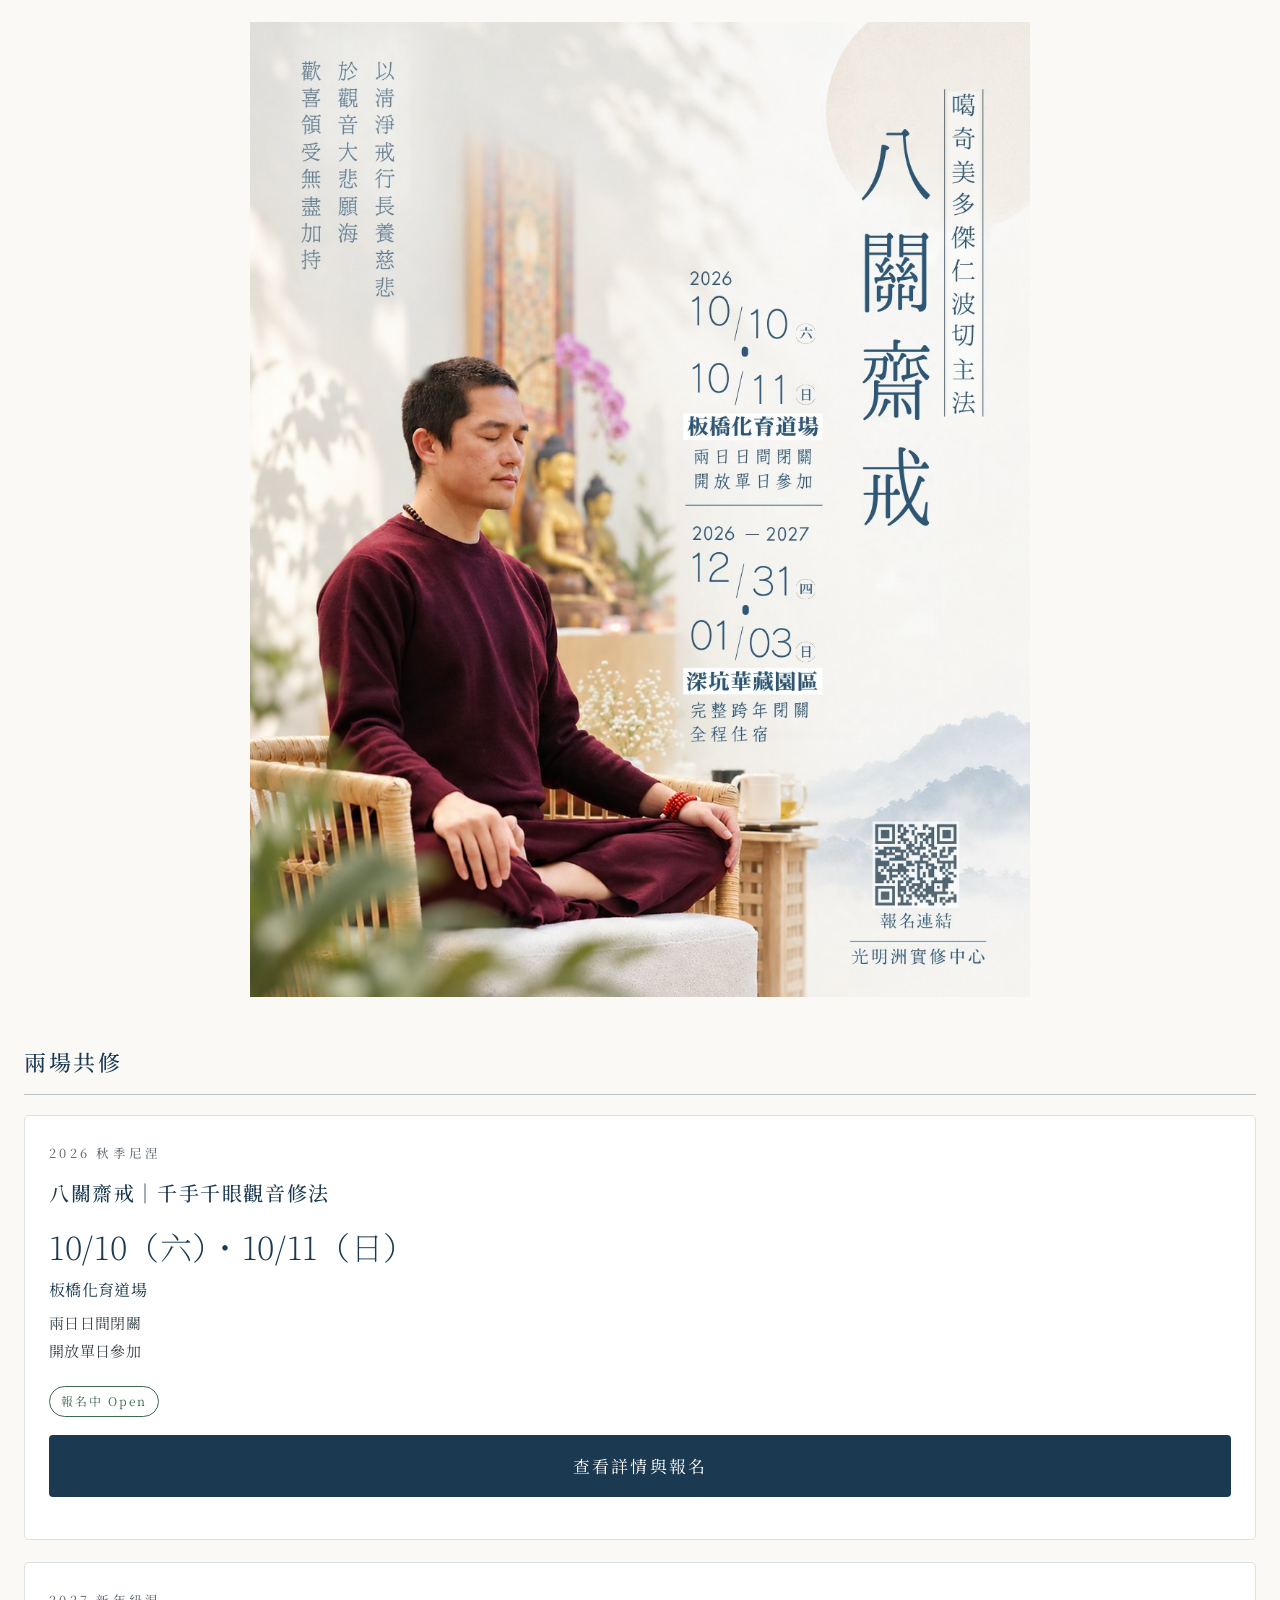
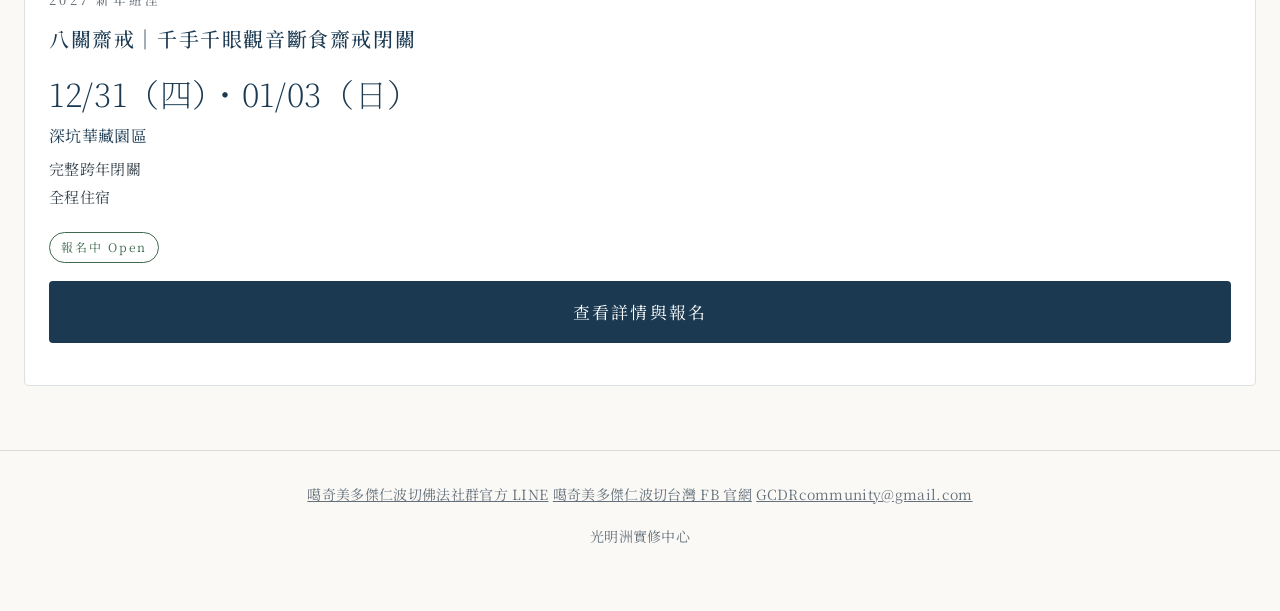
==== commit 47927a40: "補上聯絡方式；移除自行加註的出關時間 聯絡方式取自十月場報名表單本身（表單末段的官方 LINE、FB 與來信信箱）， 三頁頁尾一致；新年場「若有經濟上的不便，歡迎私下與籌備小組聯繫」原本 沒有給任何管" ====
--- a/index.html
+++ b/index.html
@@ -59,7 +59,14 @@
 </div>
 
 <footer>
-  <div class="wrap"><p>光明洲實修中心</p></div>
+  <div class="wrap">
+    <p class="contact">
+      <a href="https://lin.ee/tcncN5E" target="_blank" rel="noopener">噶奇美多傑仁波切佛法社群官方 LINE</a>
+      <a href="https://www.facebook.com/GarTulChimiDorjeeRinpoche.tw" target="_blank" rel="noopener">噶奇美多傑仁波切台灣 FB 官網</a>
+      <a href="mailto:GCDRcommunity@gmail.com">GCDRcommunity@gmail.com</a>
+    </p>
+    <p>光明洲實修中心</p>
+  </div>
 </footer>
 </body>
 </html>
--- a/style.css
+++ b/style.css
@@ -97,3 +97,7 @@
 /* 視覺隱藏但螢幕閱讀器讀得到 */
 .vh{position:absolute;width:1px;height:1px;padding:0;margin:-1px;overflow:hidden;
   clip:rect(0 0 0 0);white-space:nowrap;border:0}
+
+/* 報名區的附註：說明性的補充，字級小於內文 */
+.ps{font-size:14px;color:var(--grey);line-height:1.75;
+  border-left:2px solid rgba(27,58,82,.22);padding-left:14px;margin:18px 0}
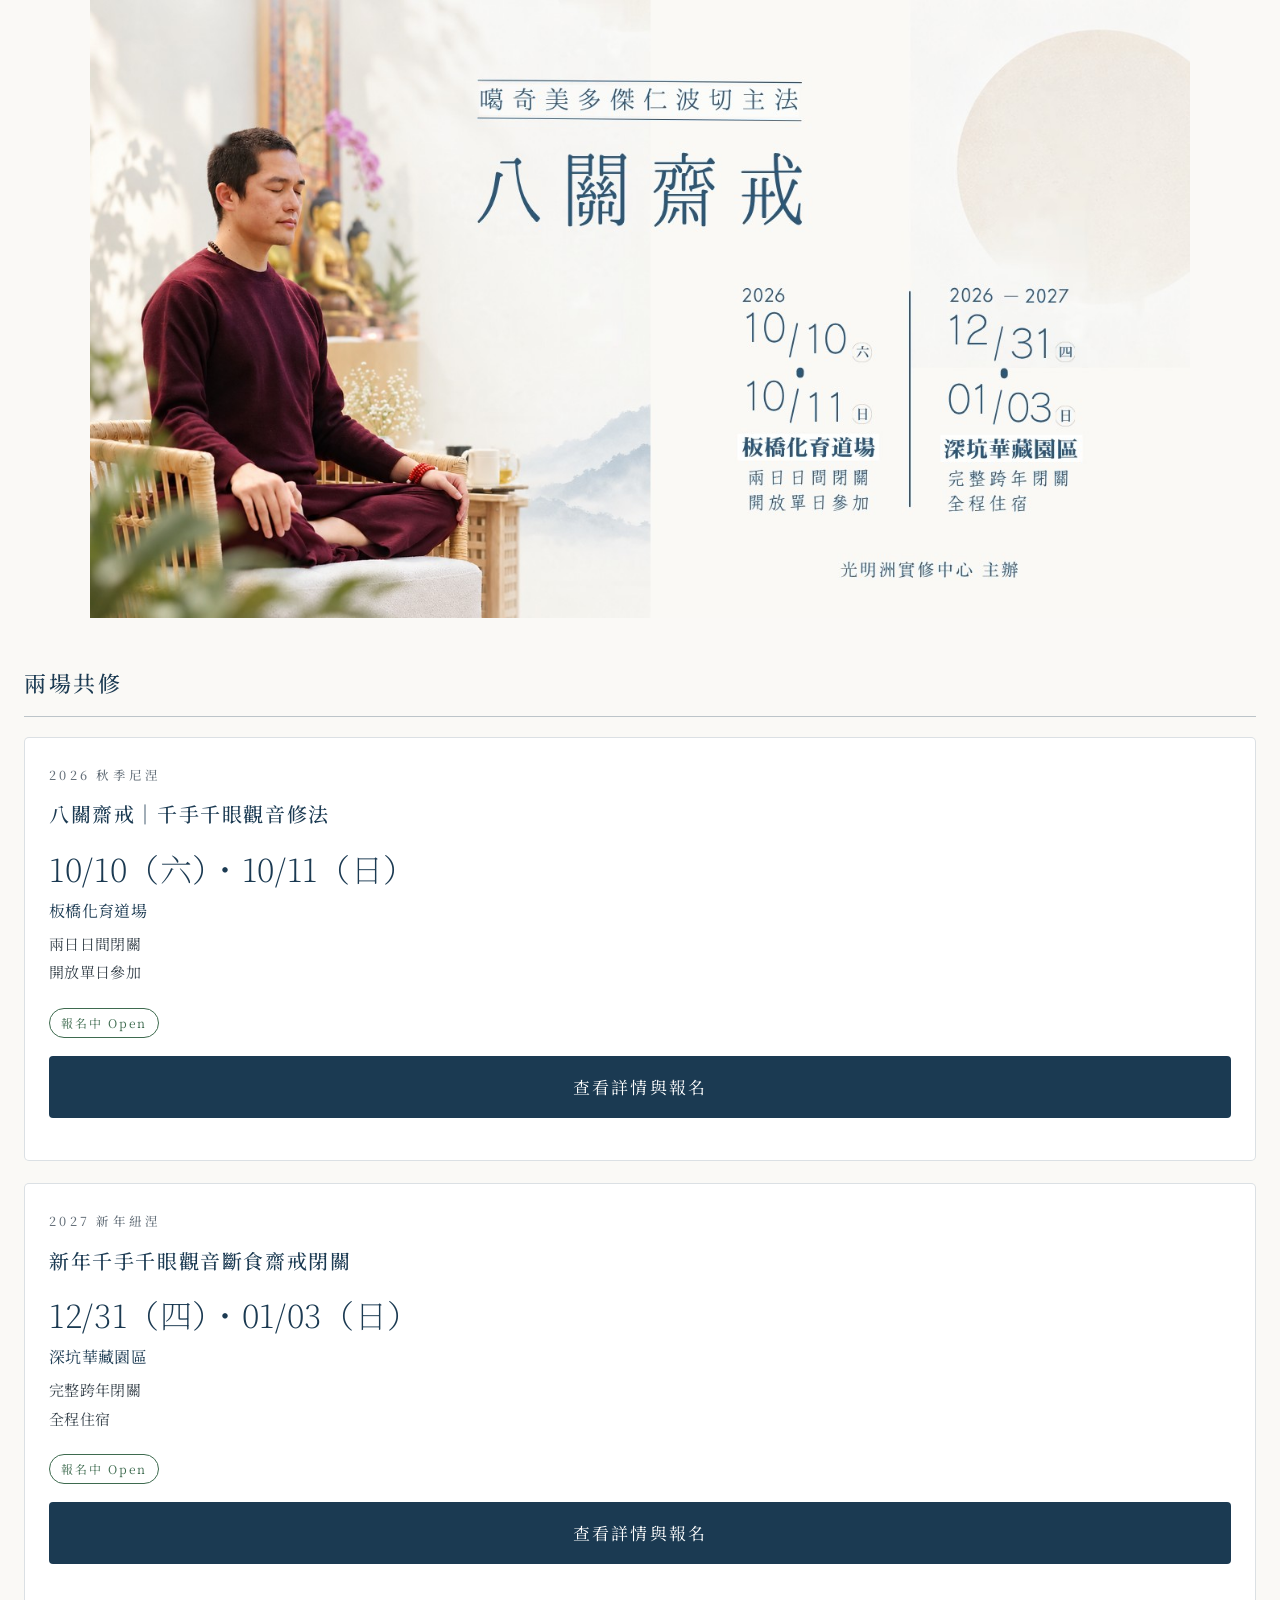
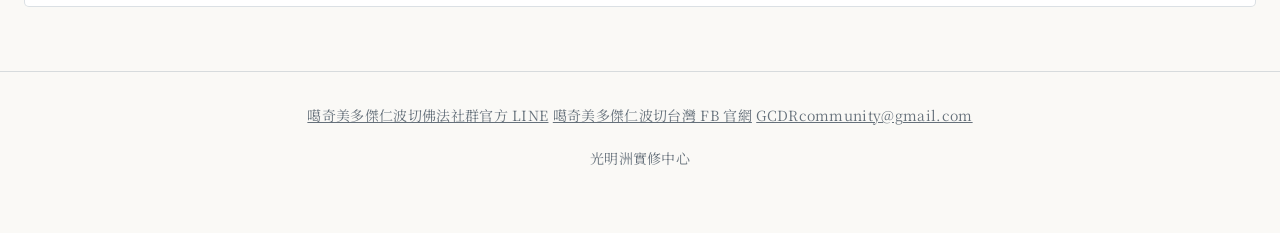
==== commit 77b097e1: "首頁主視覺換成橫版 web 圖；新年場卡片標題改用更清楚的講法 - 首頁改用 202610定稿/八關齋戒 千手千眼觀音斷食閉關 web.png。原檔有透明   通道，直接上網頁在不同底色下會顯示不一致" ====
--- a/index.html
+++ b/index.html
@@ -23,8 +23,8 @@
 </head>
 <body>
 
-<div class="hero poster">
-  <img src="assets/poster.jpg" width="1080" height="1350" fetchpriority="high" alt="八關齋戒｜噶奇美多傑仁波切主法。2026 10/10（六）・10/11（日）板橋化育道場，兩日日間閉關，開放單日參加。2026–2027 12/31（四）・01/03（日）深坑華藏園區，完整跨年閉關，全程住宿。">
+<div class="hero web">
+  <img src="assets/hero_web.jpg" width="1366" height="768" fetchpriority="high" alt="八關齋戒｜噶奇美多傑仁波切主法。2026 10/10（六）・10/11（日）板橋化育道場；2026－2027 12/31（四）・01/03（日）深坑華藏園區。">
 </div>
 
 <div class="wrap">
@@ -46,7 +46,7 @@
 
       <div class="card">
         <div class="tag">2027 新年紐涅</div>
-        <h3>八關齋戒｜千手千眼觀音斷食齋戒閉關</h3>
+        <h3>新年千手千眼觀音斷食齋戒閉關</h3>
         <div class="when">12/31（四）・01/03（日）</div>
         <div class="where">深坑華藏園區</div>
         <div class="cond">完整跨年閉關<br>全程住宿</div>
--- a/style.css
+++ b/style.css
@@ -19,13 +19,19 @@
 /* 整張顯示，height:auto。用 cover＋固定高度會裁掉人的身體，不要那樣做 */
 .hero img{width:100%;height:auto}
 .hero.poster{max-width:780px;padding-top:22px}
-.hero::after{content:"";position:absolute;inset:0;
-  background:linear-gradient(to bottom,rgba(250,249,246,.18),rgba(250,249,246,.55) 62%,var(--paper))}
+/* 首頁橫版主視覺：滿版，自身已含文字，不加漸層也不疊字 */
+.hero.web{max-width:1100px;padding-top:0}
+.hero.web::after{display:none}
+/* 只在底部收，inset:0 會把整張直式照片洗白 */
+.hero::after{content:"";position:absolute;left:0;right:0;bottom:0;height:40%;
+  background:linear-gradient(to bottom,rgba(250,249,246,0) 0%,rgba(250,249,246,.55) 46%,
+    rgba(250,249,246,.88) 74%,var(--paper) 100%)}
 /* 覆寫要放在基底之後，靠權重贏是脆弱的 */
 .hero.poster::after{display:none}
-.hero-txt{position:absolute;z-index:2;left:0;right:0;bottom:26px;text-align:center}
-.hero-txt .t{font-size:clamp(30px,7vw,46px);color:var(--navy);letter-spacing:.22em;font-weight:400}
-.hero-txt .s{font-size:clamp(12px,3vw,15px);color:var(--navy);letter-spacing:.42em;margin-top:12px;opacity:.85}
+.hero-txt{position:absolute;z-index:2;left:0;right:0;bottom:22px;padding:0 26px;text-align:center}
+.hero-txt .ph{margin:0;font-size:clamp(19px,4.4vw,25px);line-height:1.6;letter-spacing:.05em}
+.hero-txt .eb{display:block;font-size:clamp(13px,3vw,15px);letter-spacing:.2em;
+  color:var(--grey);margin-bottom:8px;font-weight:400}
 
 /* 區塊 */
 section{padding:44px 0}
